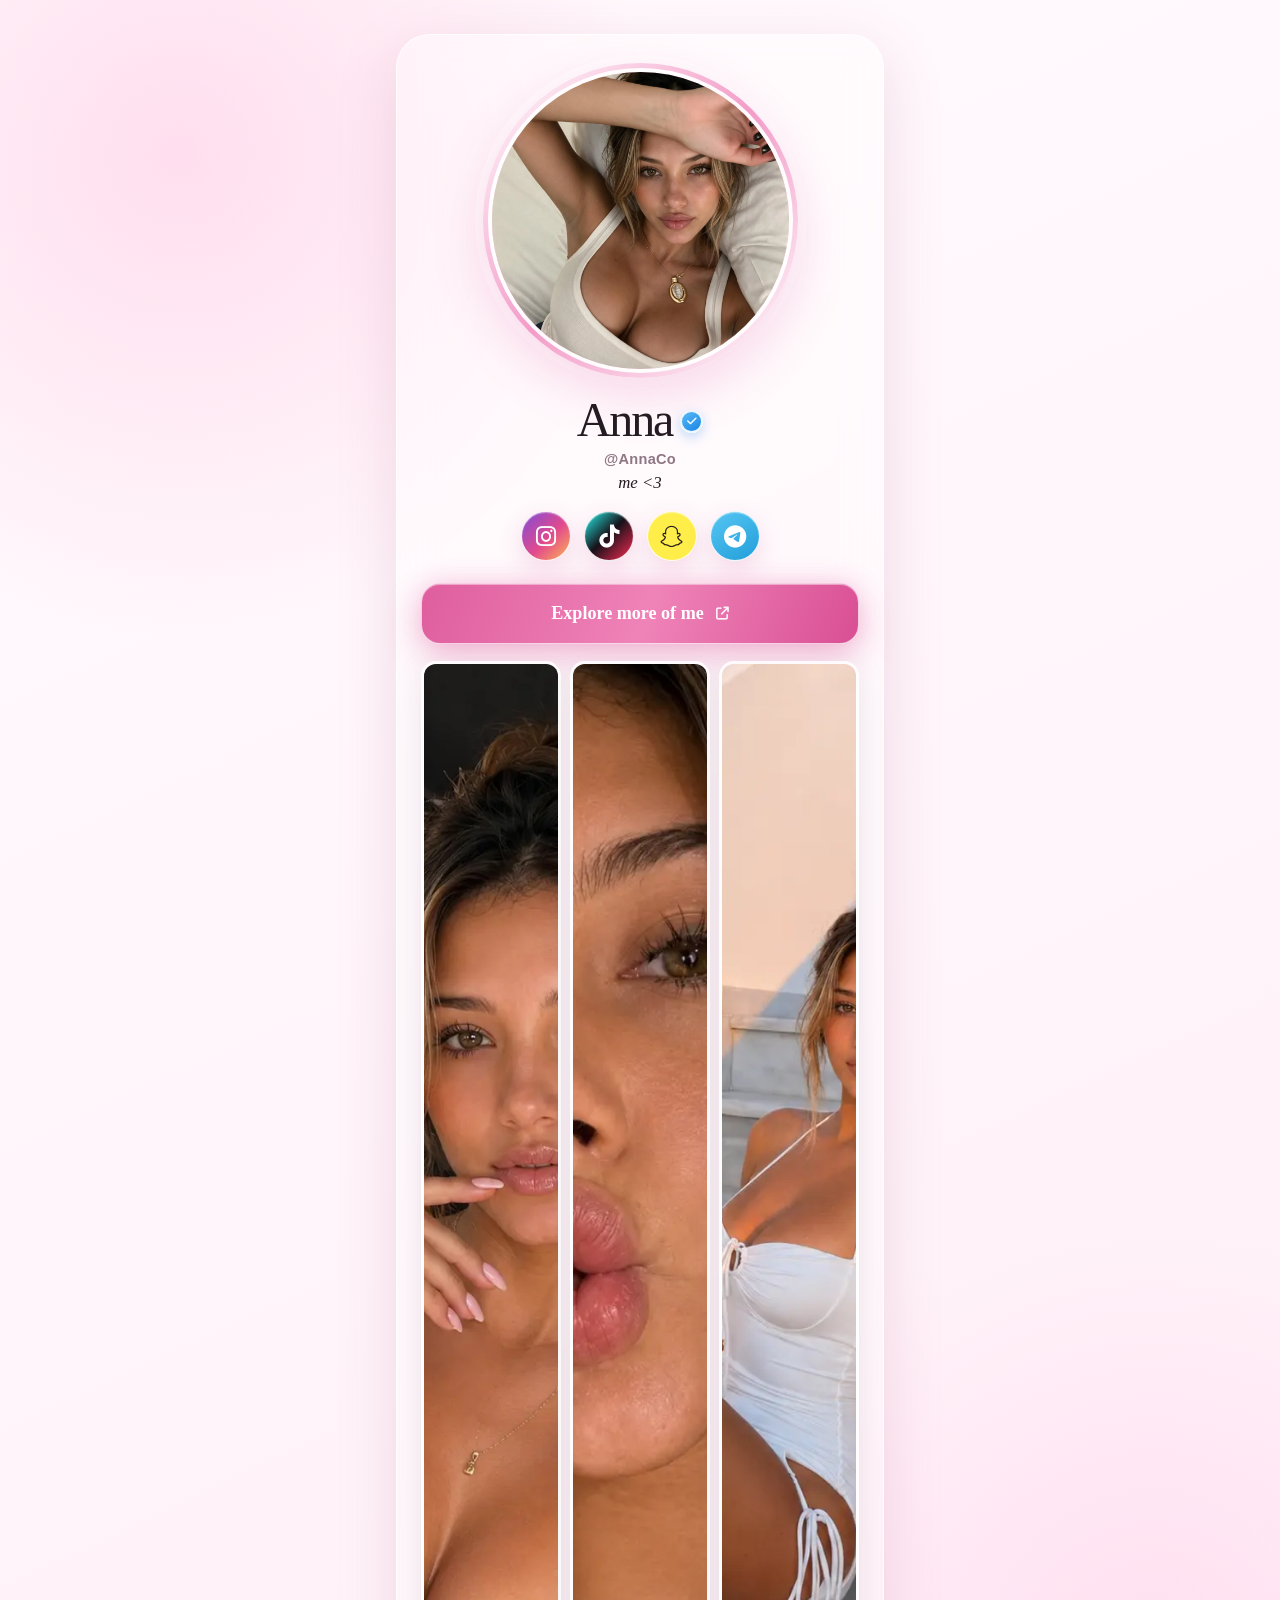
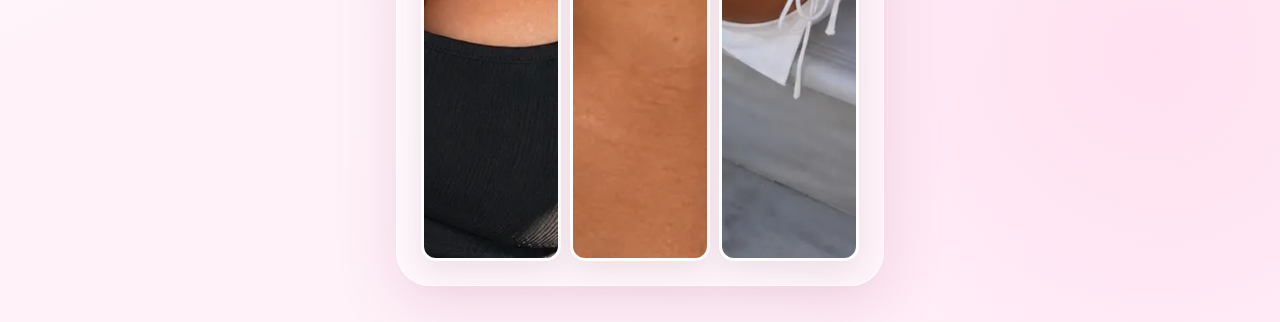
==== index.html @ e5b27fff "Add Anna landing page" ====
<!doctype html>
<html lang="en">
<head>
  <meta charset="utf-8">
  <meta name="viewport" content="width=device-width, initial-scale=1, viewport-fit=cover">
  <meta name="theme-color" content="#fff4fa">
  <meta name="description" content="Anna Cooper — all my links in one place.">
  <title>Anna Cooper</title>
  <link rel="preconnect" href="https://cdnjs.cloudflare.com">
  <link rel="stylesheet" href="https://cdnjs.cloudflare.com/ajax/libs/font-awesome/6.7.2/css/all.min.css">
  <link rel="stylesheet" href="styles.css">
</head>
<body>
  <main class="page-shell">
    <section class="profile-card" aria-labelledby="profile-name">
      <div class="hero-wrap">
        <img class="hero" src="assets/images/hero.webp" alt="Anna Cooper" width="900" height="900">
      </div>

      <div class="identity">
        <div class="name-row">
          <h1 id="profile-name">Anna</h1>
          <span class="verified" aria-label="Verified">
            <i class="fa-solid fa-check" aria-hidden="true"></i>
          </span>
        </div>
        <p class="handle">@AnnaCo</p>
        <p class="bio">me &lt;3</p>
      </div>

      <nav class="socials" aria-label="Social links">
        <a class="social instagram" href="https://www.instagram.com/annacooper.usa/" target="_blank" rel="noopener noreferrer" aria-label="Instagram">
          <i class="fa-brands fa-instagram" aria-hidden="true"></i>
        </a>
        <a class="social tiktok" href="https://www.tiktok.com/@ianna.cooper" target="_blank" rel="noopener noreferrer" aria-label="TikTok">
          <i class="fa-brands fa-tiktok" aria-hidden="true"></i>
        </a>
        <a class="social snapchat" href="https://www.snapchat.com/add/anna_c20263343" target="_blank" rel="noopener noreferrer" aria-label="Snapchat">
          <i class="fa-brands fa-snapchat" aria-hidden="true"></i>
        </a>
        <a class="social telegram" href="https://t.me/anncooperr" target="_blank" rel="noopener noreferrer" aria-label="Telegram">
          <i class="fa-brands fa-telegram" aria-hidden="true"></i>
        </a>
      </nav>

      <a class="explore-button" href="exclusive.html" target="_blank" rel="noopener">
        <span>Explore more of me</span>
        <i class="fa-solid fa-arrow-up-right-from-square" aria-hidden="true"></i>
      </a>

      <div class="gallery" aria-label="Photo gallery">
        <img src="assets/images/photo-1.webp" alt="Anna in a car" width="900" height="1200" loading="lazy">
        <img src="assets/images/photo-2.webp" alt="Portrait of Anna" width="900" height="1200" loading="lazy">
        <img src="assets/images/photo-3.webp" alt="Anna in a white dress" width="900" height="1200" loading="lazy">
      </div>
    </section>
  </main>
</body>
</html>
---- styles.css ----
:root {
  --pink-50: #fff7fb;
  --pink-100: #ffeaf5;
  --pink-300: #f8b8d8;
  --pink-500: #ed72ae;
  --pink-650: #ce4d8c;
  --ink: #251b22;
  --muted: #8f7684;
  --shadow: 0 18px 60px rgba(174, 82, 129, .18);
}

* { box-sizing: border-box; }

html { min-height: 100%; background: var(--pink-50); }

body {
  min-height: 100vh;
  margin: 0;
  color: var(--ink);
  font-family: "Avenir Next", "Segoe UI", Helvetica, Arial, sans-serif;
  background:
    radial-gradient(circle at 14% 8%, rgba(255, 191, 221, .46), transparent 30rem),
    radial-gradient(circle at 90% 86%, rgba(255, 214, 235, .64), transparent 28rem),
    linear-gradient(155deg, #fffafd 0%, #fff0f8 100%);
}

a { -webkit-tap-highlight-color: transparent; }

.page-shell {
  width: min(100%, 520px);
  margin: 0 auto;
  padding: 20px 16px max(36px, env(safe-area-inset-bottom));
}

.profile-card { text-align: center; }

.hero-wrap {
  width: min(67vw, 315px);
  aspect-ratio: 1;
  margin: 4px auto 18px;
  padding: 5px;
  border-radius: 50%;
  background: linear-gradient(135deg, #fff, #f39cc8 50%, #fff);
  box-shadow: 0 16px 50px rgba(225, 86, 154, .23), 0 0 0 8px rgba(255,255,255,.56);
}

.hero {
  width: 100%;
  height: 100%;
  display: block;
  object-fit: cover;
  object-position: 50% 38%;
  border: 4px solid rgba(255,255,255,.95);
  border-radius: 50%;
}

.identity { margin-bottom: 16px; }

.name-row {
  display: inline-flex;
  align-items: center;
  justify-content: center;
  gap: 8px;
}

h1 {
  margin: 0;
  font-family: Georgia, "Times New Roman", serif;
  font-size: clamp(2.15rem, 9vw, 3rem);
  font-weight: 500;
  letter-spacing: -.045em;
  line-height: 1;
}

.verified {
  width: 23px;
  height: 23px;
  display: inline-grid;
  place-items: center;
  flex: 0 0 auto;
  margin-top: 3px;
  color: #fff;
  font-size: 11px;
  border: 2px solid rgba(255,255,255,.9);
  border-radius: 50%;
  background: linear-gradient(145deg, #59baf6, #1885e5);
  box-shadow: 0 4px 12px rgba(24,133,229,.28);
}

.handle, .bio { margin: 7px 0 0; }
.handle { color: var(--muted); font-size: .91rem; font-weight: 600; letter-spacing: .02em; }
.bio { margin-top: 6px; font-family: Georgia, serif; font-size: 1.05rem; font-style: italic; }

.socials {
  display: flex;
  justify-content: center;
  gap: 13px;
  margin: 18px 0 22px;
}

.social {
  width: 50px;
  height: 50px;
  display: grid;
  place-items: center;
  color: #fff;
  font-size: 23px;
  text-decoration: none;
  border: 1px solid rgba(255,255,255,.88);
  border-radius: 50%;
  box-shadow: 0 9px 24px rgba(202,77,139,.19), inset 0 1px 1px rgba(255,255,255,.4);
  transition: transform .2s ease, box-shadow .2s ease;
}

.social:hover, .social:focus-visible { transform: translateY(-3px) scale(1.04); box-shadow: 0 13px 30px rgba(202,77,139,.27); }
.instagram { background: linear-gradient(135deg, #7f4bd9, #e24a8d 55%, #ffb653); }
.tiktok { background: linear-gradient(135deg, #25f4ee, #171119 48%, #fe2c55); }
.snapchat { color: #241c20; background: #ffed49; }
.telegram { background: linear-gradient(145deg, #55c6f3, #229ed9); }

.explore-button, .exclusive-button {
  display: flex;
  align-items: center;
  justify-content: center;
  gap: 12px;
  min-height: 61px;
  color: #fff;
  font-family: Georgia, serif;
  font-size: 1.13rem;
  font-weight: 600;
  text-decoration: none;
  border: 1px solid rgba(255,255,255,.7);
  border-radius: 19px;
  background: linear-gradient(110deg, #df5e9e, #ef83b8 52%, #d94f94);
  box-shadow: 0 14px 36px rgba(209, 71, 139, .3), 0 0 25px rgba(245, 139, 191, .32), inset 0 1px rgba(255,255,255,.42);
  transition: transform .2s ease, box-shadow .2s ease;
}

.explore-button:hover, .explore-button:focus-visible, .exclusive-button:hover, .exclusive-button:focus-visible {
  transform: translateY(-2px);
  box-shadow: 0 18px 42px rgba(209,71,139,.38), 0 0 30px rgba(245,139,191,.4);
}

.explore-button i { font-size: .82rem; opacity: .9; }

.gallery {
  display: grid;
  grid-template-columns: repeat(3, 1fr);
  gap: 9px;
  margin-top: 17px;
}

.gallery img {
  width: 100%;
  aspect-ratio: 3 / 4;
  display: block;
  object-fit: cover;
  border: 3px solid rgba(255,255,255,.8);
  border-radius: 15px;
  box-shadow: 0 10px 30px rgba(107,65,85,.13);
}
.gallery img:nth-child(1) { object-position: 50% 30%; }
.gallery img:nth-child(2) { object-position: 50% 42%; }
.gallery img:nth-child(3) { object-position: 52% 50%; }

.exclusive-page { background: #1b1217; }
.exclusive-shell { width: min(100%, 540px); min-height: 100vh; margin: 0 auto; padding: 0; }
.exclusive-card { position: relative; min-height: 100vh; overflow: hidden; background: #24171f; }
.exclusive-photo { position: absolute; inset: 0; width: 100%; height: 100%; object-fit: cover; object-position: 53% 42%; }
.exclusive-overlay { position: absolute; inset: 0; background: linear-gradient(to bottom, rgba(28,15,22,.06) 25%, rgba(30,16,23,.36) 58%, rgba(24,12,19,.93) 100%); }
.exclusive-content { position: absolute; inset: auto 0 0; padding: 40px 20px max(38px, env(safe-area-inset-bottom)); text-align: center; color: #fff; }
.light-name h1 { text-shadow: 0 3px 18px rgba(0,0,0,.35); }
.exclusive-handle { margin: 8px 0 24px; color: rgba(255,255,255,.75); font-weight: 600; }
.exclusive-button { width: 100%; max-width: 440px; margin: 0 auto; }

@media (min-width: 620px) {
  .page-shell { padding-top: 34px; }
  .profile-card { padding: 24px; border: 1px solid rgba(255,255,255,.75); border-radius: 34px; background: rgba(255,255,255,.38); box-shadow: var(--shadow); backdrop-filter: blur(18px); }
  .exclusive-shell { padding: 24px 0; }
  .exclusive-card { min-height: calc(100vh - 48px); border-radius: 32px; box-shadow: 0 30px 80px rgba(0,0,0,.35); }
}

@media (prefers-reduced-motion: reduce) { * { scroll-behavior: auto !important; transition: none !important; } }
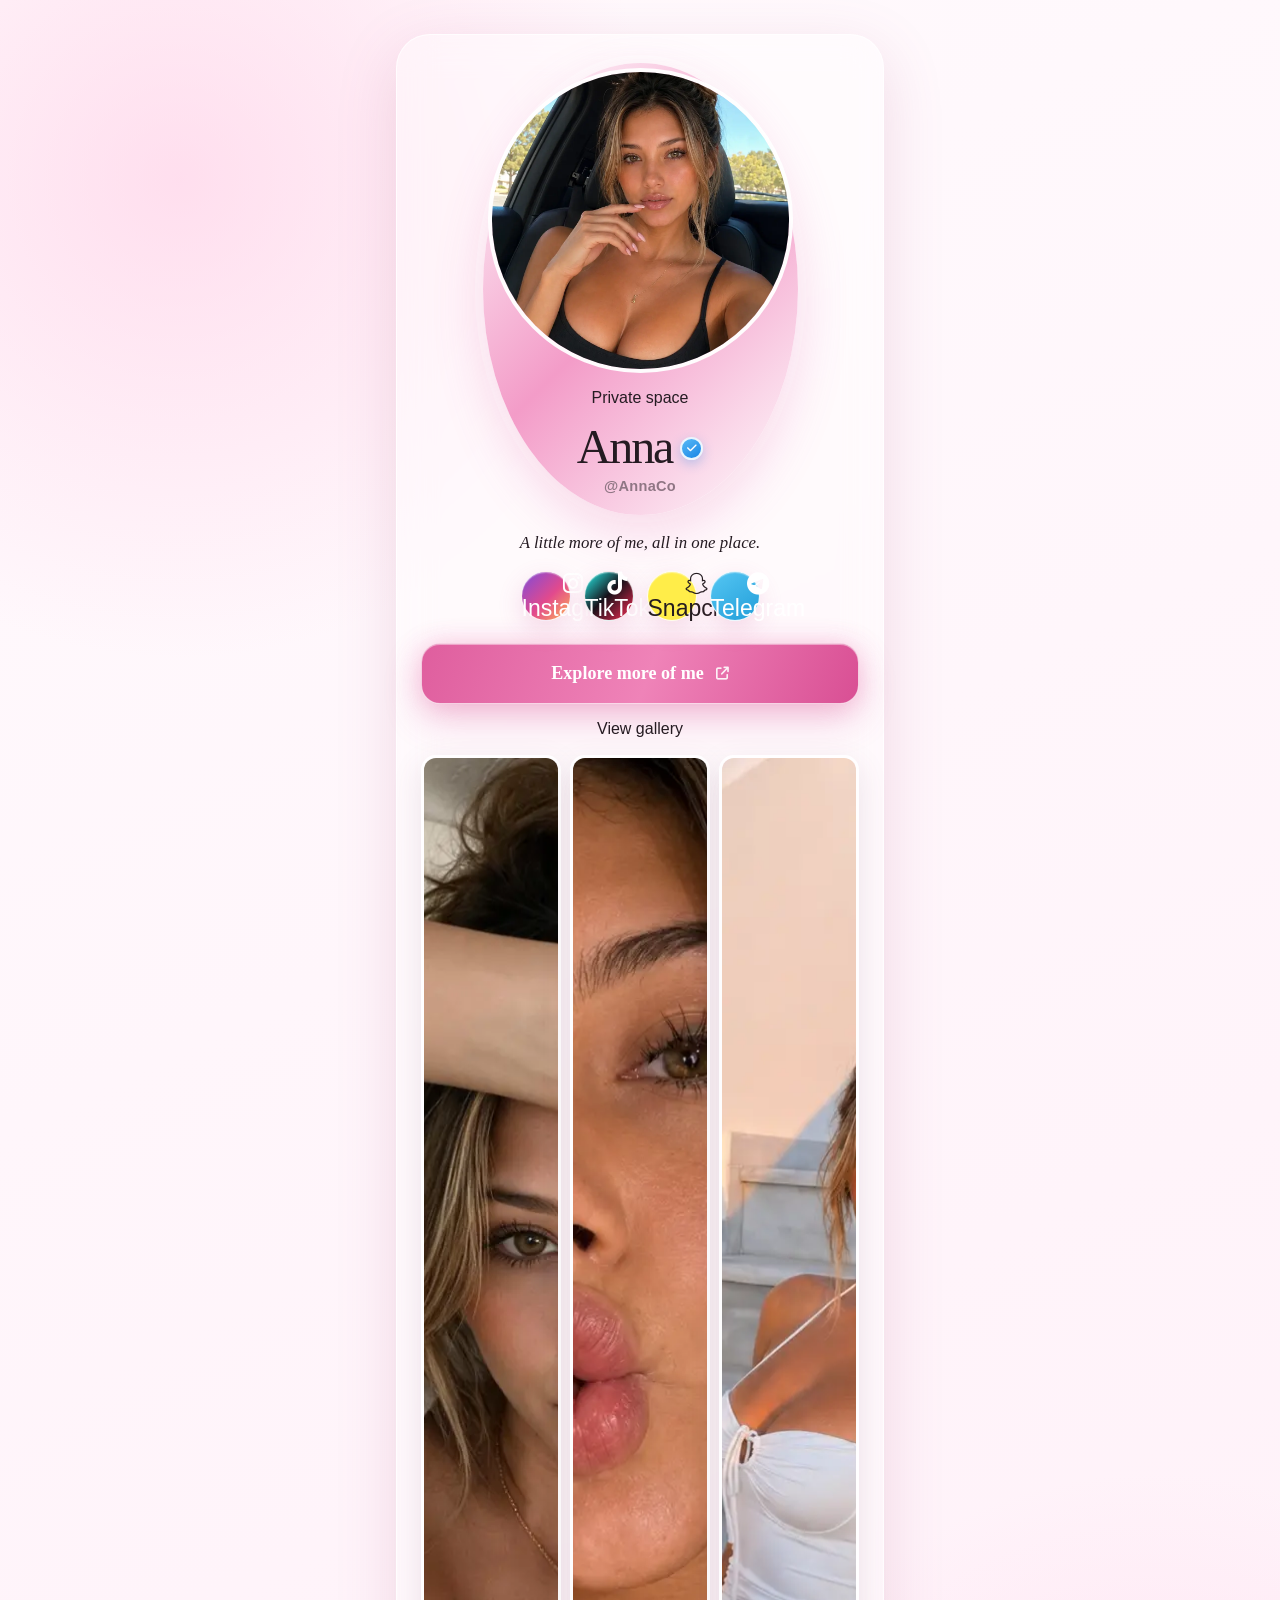
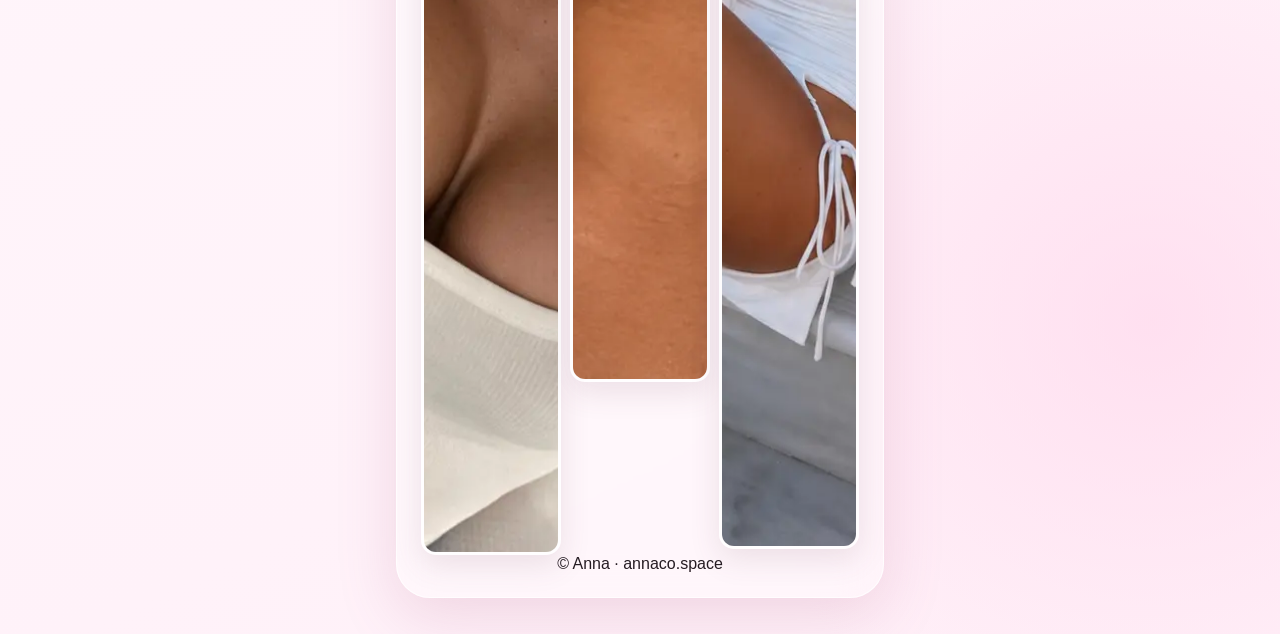
==== commit 94ab1165: "Update index.html SAME" ====
--- a/index.html
+++ b/index.html
@@ -3,7 +3,7 @@
 <head>
   <meta charset="utf-8">
   <meta name="viewport" content="width=device-width, initial-scale=1, viewport-fit=cover">
-  <meta name="theme-color" content="#fff4fa">
+  <meta name="theme-color" content="#080909">
   <meta name="description" content="Anna Cooper — all my links in one place.">
   <title>Anna Cooper</title>
   <link rel="preconnect" href="https://cdnjs.cloudflare.com">
@@ -14,32 +14,38 @@
   <main class="page-shell">
     <section class="profile-card" aria-labelledby="profile-name">
       <div class="hero-wrap">
-        <img class="hero" src="assets/images/hero.webp" alt="Anna Cooper" width="900" height="900">
+        <img class="hero" src="assets/images/photo-1.webp" alt="Anna Cooper sitting in a car" width="1086" height="1448">
+        <div class="hero-shade" aria-hidden="true"></div>
+        <div class="identity">
+          <p class="eyebrow">Private space</p>
+          <div class="name-row">
+            <h1 id="profile-name">Anna</h1>
+            <span class="verified" aria-label="Verified">
+              <i class="fa-solid fa-check" aria-hidden="true"></i>
+            </span>
+          </div>
+          <p class="handle">@AnnaCo</p>
+        </div>
       </div>
 
-      <div class="identity">
-        <div class="name-row">
-          <h1 id="profile-name">Anna</h1>
-          <span class="verified" aria-label="Verified">
-            <i class="fa-solid fa-check" aria-hidden="true"></i>
-          </span>
-        </div>
-        <p class="handle">@AnnaCo</p>
-        <p class="bio">me &lt;3</p>
-      </div>
+      <p class="bio">A little more of me, all in one place.</p>
 
       <nav class="socials" aria-label="Social links">
         <a class="social instagram" href="https://www.instagram.com/annacooper.usa/" target="_blank" rel="noopener noreferrer" aria-label="Instagram">
           <i class="fa-brands fa-instagram" aria-hidden="true"></i>
+          <span>Instagram</span>
         </a>
         <a class="social tiktok" href="https://www.tiktok.com/@ianna.cooper" target="_blank" rel="noopener noreferrer" aria-label="TikTok">
           <i class="fa-brands fa-tiktok" aria-hidden="true"></i>
+          <span>TikTok</span>
         </a>
         <a class="social snapchat" href="https://www.snapchat.com/add/anna_c20263343" target="_blank" rel="noopener noreferrer" aria-label="Snapchat">
           <i class="fa-brands fa-snapchat" aria-hidden="true"></i>
+          <span>Snapchat</span>
         </a>
         <a class="social telegram" href="https://t.me/anncooperr" target="_blank" rel="noopener noreferrer" aria-label="Telegram">
           <i class="fa-brands fa-telegram" aria-hidden="true"></i>
+          <span>Telegram</span>
         </a>
       </nav>
 
@@ -48,11 +54,19 @@
         <i class="fa-solid fa-arrow-up-right-from-square" aria-hidden="true"></i>
       </a>
 
+      <div class="gallery-heading" aria-hidden="true">
+        <span></span>
+        <p>View gallery</p>
+        <span></span>
+      </div>
+
       <div class="gallery" aria-label="Photo gallery">
-        <img src="assets/images/photo-1.webp" alt="Anna in a car" width="900" height="1200" loading="lazy">
-        <img src="assets/images/photo-2.webp" alt="Portrait of Anna" width="900" height="1200" loading="lazy">
-        <img src="assets/images/photo-3.webp" alt="Anna in a white dress" width="900" height="1200" loading="lazy">
+        <div class="gallery-item"><img src="assets/images/hero.webp" alt="Portrait of Anna" width="1056" height="1400" loading="lazy"></div>
+        <div class="gallery-item"><img src="assets/images/photo-2.webp" alt="Close portrait of Anna" width="1200" height="1227" loading="lazy"></div>
+        <div class="gallery-item"><img src="assets/images/photo-3.webp" alt="Anna in a white dress" width="1128" height="1394" loading="lazy"></div>
       </div>
+
+      <footer class="site-footer">© Anna · annaco.space</footer>
     </section>
   </main>
 </body>
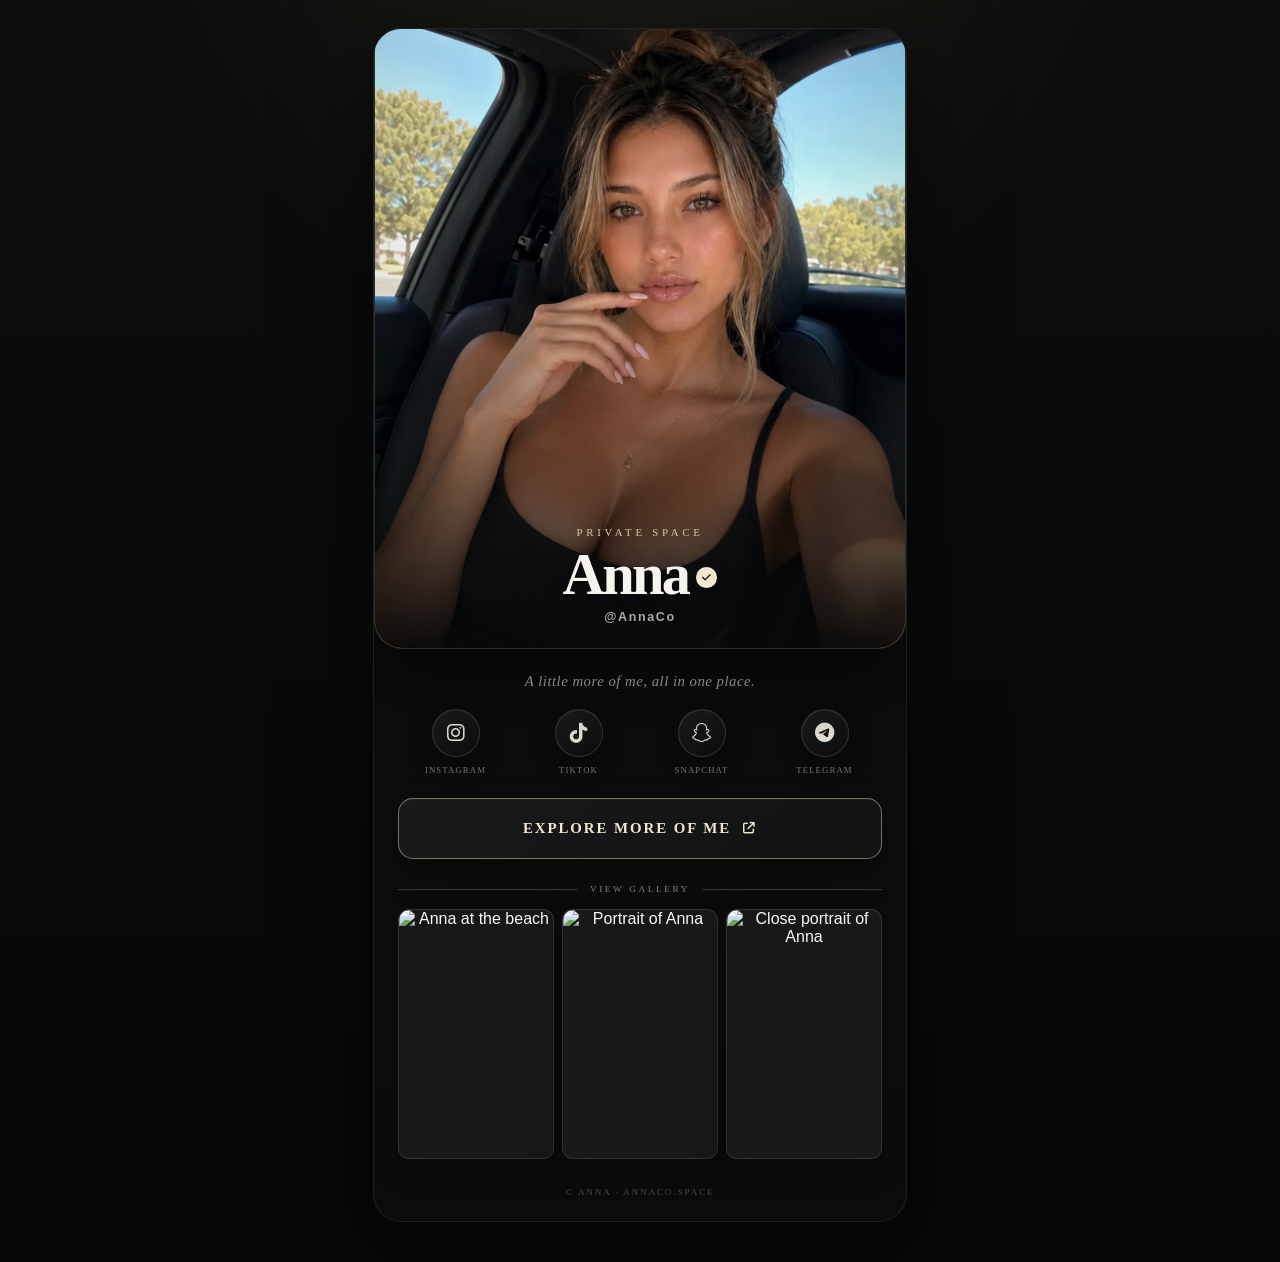
==== commit 6f3b4921: "Update index.html upd" ====
--- a/index.html
+++ b/index.html
@@ -61,9 +61,9 @@
       </div>
 
       <div class="gallery" aria-label="Photo gallery">
-        <div class="gallery-item"><img src="assets/images/hero.webp" alt="Portrait of Anna" width="1056" height="1400" loading="lazy"></div>
-        <div class="gallery-item"><img src="assets/images/photo-2.webp" alt="Close portrait of Anna" width="1200" height="1227" loading="lazy"></div>
-        <div class="gallery-item"><img src="assets/images/photo-3.webp" alt="Anna in a white dress" width="1128" height="1394" loading="lazy"></div>
+        <div class="gallery-item"><img src="assets/images/gallery-1.webp" alt="Anna at the beach" width="864" height="1536" loading="lazy"></div>
+        <div class="gallery-item"><img src="assets/images/gallery-2.webp" alt="Portrait of Anna" width="1229" height="1536" loading="lazy"></div>
+        <div class="gallery-item"><img src="assets/images/gallery-3.webp" alt="Close portrait of Anna" width="1536" height="1536" loading="lazy"></div>
       </div>
 
       <footer class="site-footer">© Anna · annaco.space</footer>
--- a/styles.css
+++ b/styles.css
@@ -1,17 +1,18 @@
 :root {
-  --pink-50: #fff7fb;
-  --pink-100: #ffeaf5;
-  --pink-300: #f8b8d8;
-  --pink-500: #ed72ae;
-  --pink-650: #ce4d8c;
-  --ink: #251b22;
-  --muted: #8f7684;
-  --shadow: 0 18px 60px rgba(174, 82, 129, .18);
+  --bg: #080909;
+  --panel: #101111;
+  --panel-soft: #171817;
+  --line: rgba(221, 208, 174, .23);
+  --champagne: #d8c9a1;
+  --champagne-bright: #f1e8cf;
+  --ink: #f7f4ed;
+  --muted: #96968f;
+  --shadow: 0 28px 90px rgba(0, 0, 0, .58);
 }
 
 * { box-sizing: border-box; }
 
-html { min-height: 100%; background: var(--pink-50); }
+html { min-height: 100%; background: var(--bg); }
 
 body {
   min-height: 100vh;
@@ -19,29 +20,30 @@
   color: var(--ink);
   font-family: "Avenir Next", "Segoe UI", Helvetica, Arial, sans-serif;
   background:
-    radial-gradient(circle at 14% 8%, rgba(255, 191, 221, .46), transparent 30rem),
-    radial-gradient(circle at 90% 86%, rgba(255, 214, 235, .64), transparent 28rem),
-    linear-gradient(155deg, #fffafd 0%, #fff0f8 100%);
+    radial-gradient(circle at 50% -10%, rgba(102, 89, 59, .22), transparent 31rem),
+    linear-gradient(180deg, #0b0c0c 0%, #060707 100%);
 }
 
 a { -webkit-tap-highlight-color: transparent; }
 
 .page-shell {
-  width: min(100%, 520px);
+  width: min(100%, 570px);
   margin: 0 auto;
-  padding: 20px 16px max(36px, env(safe-area-inset-bottom));
+  padding: 0 14px max(28px, env(safe-area-inset-bottom));
 }
 
 .profile-card { text-align: center; }
 
 .hero-wrap {
-  width: min(67vw, 315px);
-  aspect-ratio: 1;
-  margin: 4px auto 18px;
-  padding: 5px;
-  border-radius: 50%;
-  background: linear-gradient(135deg, #fff, #f39cc8 50%, #fff);
-  box-shadow: 0 16px 50px rgba(225, 86, 154, .23), 0 0 0 8px rgba(255,255,255,.56);
+  position: relative;
+  width: 100%;
+  height: clamp(470px, 118vw, 690px);
+  overflow: hidden;
+  border: 1px solid rgba(255, 255, 255, .09);
+  border-top: 0;
+  border-radius: 0 0 31px 31px;
+  background: #181918;
+  box-shadow: var(--shadow);
 }
 
 .hero {
@@ -49,12 +51,33 @@
   height: 100%;
   display: block;
   object-fit: cover;
-  object-position: 50% 38%;
-  border: 4px solid rgba(255,255,255,.95);
-  border-radius: 50%;
-}
-
-.identity { margin-bottom: 16px; }
+  object-position: 50% 46%;
+  filter: saturate(.86) contrast(1.03);
+}
+
+.hero-shade {
+  position: absolute;
+  inset: 0;
+  background:
+    linear-gradient(to bottom, rgba(4, 5, 5, .02) 42%, rgba(5, 6, 6, .3) 63%, rgba(7, 8, 8, .97) 100%),
+    linear-gradient(to right, rgba(0, 0, 0, .08), transparent 25%, transparent 75%, rgba(0, 0, 0, .08));
+}
+
+.identity {
+  position: absolute;
+  inset: auto 20px 24px;
+  z-index: 1;
+}
+
+.eyebrow,
+.exclusive-kicker {
+  margin: 0 0 9px;
+  color: var(--champagne);
+  font-family: Georgia, "Times New Roman", serif;
+  font-size: .68rem;
+  letter-spacing: .34em;
+  text-transform: uppercase;
+}
 
 .name-row {
   display: inline-flex;
@@ -66,118 +89,276 @@
 h1 {
   margin: 0;
   font-family: Georgia, "Times New Roman", serif;
-  font-size: clamp(2.15rem, 9vw, 3rem);
-  font-weight: 500;
+  font-size: clamp(2.45rem, 10vw, 3.65rem);
+  font-weight: 600;
   letter-spacing: -.045em;
-  line-height: 1;
+  line-height: .95;
+  text-shadow: 0 4px 22px rgba(0, 0, 0, .48);
 }
 
 .verified {
-  width: 23px;
-  height: 23px;
+  width: 21px;
+  height: 21px;
   display: inline-grid;
   place-items: center;
   flex: 0 0 auto;
-  margin-top: 3px;
-  color: #fff;
-  font-size: 11px;
-  border: 2px solid rgba(255,255,255,.9);
+  margin-top: 6px;
+  color: #080909;
+  font-size: 10px;
+  border: 1px solid rgba(255, 255, 255, .45);
   border-radius: 50%;
-  background: linear-gradient(145deg, #59baf6, #1885e5);
-  box-shadow: 0 4px 12px rgba(24,133,229,.28);
-}
-
-.handle, .bio { margin: 7px 0 0; }
-.handle { color: var(--muted); font-size: .91rem; font-weight: 600; letter-spacing: .02em; }
-.bio { margin-top: 6px; font-family: Georgia, serif; font-size: 1.05rem; font-style: italic; }
+  background: var(--champagne-bright);
+  box-shadow: 0 5px 18px rgba(0, 0, 0, .3);
+}
+
+.handle {
+  margin: 8px 0 0;
+  color: rgba(255, 255, 255, .66);
+  font-size: .78rem;
+  font-weight: 600;
+  letter-spacing: .13em;
+}
+
+.bio {
+  margin: 24px auto 19px;
+  color: #b9b8b1;
+  font-family: Georgia, "Times New Roman", serif;
+  font-size: .92rem;
+  font-style: italic;
+  letter-spacing: .035em;
+}
 
 .socials {
+  display: grid;
+  grid-template-columns: repeat(4, 1fr);
+  gap: 8px;
+  margin: 0 0 23px;
+}
+
+.social {
+  min-width: 0;
   display: flex;
-  justify-content: center;
-  gap: 13px;
-  margin: 18px 0 22px;
-}
-
-.social {
-  width: 50px;
-  height: 50px;
+  flex-direction: column;
+  align-items: center;
+  gap: 8px;
+  color: #e9e5da;
+  font-size: 20px;
+  text-decoration: none;
+  transition: transform .2s ease, color .2s ease;
+}
+
+.social i {
+  width: 48px;
+  height: 48px;
   display: grid;
   place-items: center;
-  color: #fff;
-  font-size: 23px;
-  text-decoration: none;
-  border: 1px solid rgba(255,255,255,.88);
+  border: 1px solid rgba(255, 255, 255, .14);
   border-radius: 50%;
-  box-shadow: 0 9px 24px rgba(202,77,139,.19), inset 0 1px 1px rgba(255,255,255,.4);
-  transition: transform .2s ease, box-shadow .2s ease;
-}
-
-.social:hover, .social:focus-visible { transform: translateY(-3px) scale(1.04); box-shadow: 0 13px 30px rgba(202,77,139,.27); }
-.instagram { background: linear-gradient(135deg, #7f4bd9, #e24a8d 55%, #ffb653); }
-.tiktok { background: linear-gradient(135deg, #25f4ee, #171119 48%, #fe2c55); }
-.snapchat { color: #241c20; background: #ffed49; }
-.telegram { background: linear-gradient(145deg, #55c6f3, #229ed9); }
-
-.explore-button, .exclusive-button {
+  background: linear-gradient(145deg, #1c1e1d, #0b0c0c);
+  box-shadow: 0 9px 24px rgba(0, 0, 0, .3), inset 0 1px rgba(255, 255, 255, .05);
+}
+
+.social span {
+  max-width: 100%;
+  overflow: hidden;
+  color: #777872;
+  font-family: Georgia, "Times New Roman", serif;
+  font-size: .55rem;
+  letter-spacing: .12em;
+  text-overflow: ellipsis;
+  text-transform: uppercase;
+}
+
+.social:hover,
+.social:focus-visible { color: var(--champagne-bright); transform: translateY(-3px); }
+.instagram:hover i, .instagram:focus-visible i { border-color: rgba(226, 74, 141, .72); }
+.tiktok:hover i, .tiktok:focus-visible i { border-color: rgba(37, 244, 238, .58); }
+.snapchat:hover i, .snapchat:focus-visible i { border-color: rgba(255, 237, 73, .68); }
+.telegram:hover i, .telegram:focus-visible i { border-color: rgba(85, 198, 243, .68); }
+
+.explore-button,
+.exclusive-button {
   display: flex;
   align-items: center;
   justify-content: center;
   gap: 12px;
+  width: 100%;
   min-height: 61px;
-  color: #fff;
-  font-family: Georgia, serif;
-  font-size: 1.13rem;
+  color: var(--champagne-bright);
+  font-family: Georgia, "Times New Roman", serif;
+  font-size: .93rem;
   font-weight: 600;
+  letter-spacing: .13em;
   text-decoration: none;
-  border: 1px solid rgba(255,255,255,.7);
-  border-radius: 19px;
-  background: linear-gradient(110deg, #df5e9e, #ef83b8 52%, #d94f94);
-  box-shadow: 0 14px 36px rgba(209, 71, 139, .3), 0 0 25px rgba(245, 139, 191, .32), inset 0 1px rgba(255,255,255,.42);
-  transition: transform .2s ease, box-shadow .2s ease;
-}
-
-.explore-button:hover, .explore-button:focus-visible, .exclusive-button:hover, .exclusive-button:focus-visible {
+  text-transform: uppercase;
+  border: 1px solid rgba(216, 201, 161, .52);
+  border-radius: 15px;
+  background: linear-gradient(145deg, #181918, #111212);
+  box-shadow: 0 15px 34px rgba(0, 0, 0, .28), inset 0 1px rgba(255, 255, 255, .04);
+  transition: transform .2s ease, border-color .2s ease, background .2s ease;
+}
+
+.explore-button:hover,
+.explore-button:focus-visible,
+.exclusive-button:hover,
+.exclusive-button:focus-visible {
   transform: translateY(-2px);
-  box-shadow: 0 18px 42px rgba(209,71,139,.38), 0 0 30px rgba(245,139,191,.4);
-}
-
-.explore-button i { font-size: .82rem; opacity: .9; }
+  border-color: var(--champagne-bright);
+  background: #1d1e1d;
+}
+
+.explore-button i { font-size: .72rem; }
+
+.gallery-heading {
+  display: grid;
+  grid-template-columns: 1fr auto 1fr;
+  align-items: center;
+  gap: 13px;
+  margin: 25px 0 15px;
+}
+
+.gallery-heading span { height: 1px; background: var(--line); }
+.gallery-heading p {
+  margin: 0;
+  color: #83837c;
+  font-family: Georgia, "Times New Roman", serif;
+  font-size: .58rem;
+  letter-spacing: .28em;
+  text-transform: uppercase;
+}
 
 .gallery {
   display: grid;
-  grid-template-columns: repeat(3, 1fr);
-  gap: 9px;
-  margin-top: 17px;
+  grid-template-columns: repeat(3, minmax(0, 1fr));
+  gap: 8px;
+}
+
+.gallery-item {
+  height: clamp(190px, 47vw, 255px);
+  overflow: hidden;
+  border: 1px solid rgba(255, 255, 255, .1);
+  border-radius: 11px;
+  background: var(--panel-soft);
+  box-shadow: 0 12px 28px rgba(0, 0, 0, .26);
 }
 
 .gallery img {
   width: 100%;
-  aspect-ratio: 3 / 4;
+  height: 100%;
   display: block;
   object-fit: cover;
-  border: 3px solid rgba(255,255,255,.8);
-  border-radius: 15px;
-  box-shadow: 0 10px 30px rgba(107,65,85,.13);
-}
-.gallery img:nth-child(1) { object-position: 50% 30%; }
-.gallery img:nth-child(2) { object-position: 50% 42%; }
-.gallery img:nth-child(3) { object-position: 52% 50%; }
-
-.exclusive-page { background: #1b1217; }
-.exclusive-shell { width: min(100%, 540px); min-height: 100vh; margin: 0 auto; padding: 0; }
-.exclusive-card { position: relative; min-height: 100vh; overflow: hidden; background: #24171f; }
-.exclusive-photo { position: absolute; inset: 0; width: 100%; height: 100%; object-fit: cover; object-position: 53% 42%; }
-.exclusive-overlay { position: absolute; inset: 0; background: linear-gradient(to bottom, rgba(28,15,22,.06) 25%, rgba(30,16,23,.36) 58%, rgba(24,12,19,.93) 100%); }
-.exclusive-content { position: absolute; inset: auto 0 0; padding: 40px 20px max(38px, env(safe-area-inset-bottom)); text-align: center; color: #fff; }
-.light-name h1 { text-shadow: 0 3px 18px rgba(0,0,0,.35); }
-.exclusive-handle { margin: 8px 0 24px; color: rgba(255,255,255,.75); font-weight: 600; }
-.exclusive-button { width: 100%; max-width: 440px; margin: 0 auto; }
+  filter: saturate(.8) contrast(1.02);
+  transition: transform .35s ease, filter .35s ease;
+}
+
+.gallery-item:hover img { transform: scale(1.035); filter: saturate(.95); }
+.gallery-item:nth-child(1) img { object-position: 50% 38%; }
+.gallery-item:nth-child(2) img { object-position: 50% 43%; }
+.gallery-item:nth-child(3) img { object-position: 50% 44%; }
+
+.site-footer {
+  padding: 28px 0 4px;
+  color: #484a46;
+  font-family: Georgia, "Times New Roman", serif;
+  font-size: .56rem;
+  letter-spacing: .22em;
+  text-transform: uppercase;
+}
+
+.exclusive-page {
+  background:
+    linear-gradient(rgba(6, 7, 7, .64), rgba(6, 7, 7, .82)),
+    url("assets/images/photo-3.webp") center 42% / cover fixed;
+}
+
+.exclusive-shell {
+  width: min(100%, 570px);
+  min-height: 100vh;
+  display: grid;
+  place-items: center;
+  margin: 0 auto;
+  padding: 0;
+}
+
+.exclusive-card {
+  position: relative;
+  width: 100%;
+  min-height: 100vh;
+  overflow: hidden;
+  background: #101111;
+}
+
+.exclusive-photo {
+  position: absolute;
+  inset: 0;
+  width: 100%;
+  height: 100%;
+  object-fit: cover;
+  object-position: 53% 42%;
+  filter: saturate(.75) contrast(1.04);
+}
+
+.exclusive-overlay {
+  position: absolute;
+  inset: 0;
+  background: linear-gradient(to bottom, rgba(5, 6, 6, .03) 24%, rgba(7, 8, 8, .22) 49%, rgba(7, 8, 8, .96) 79%, #070808 100%);
+}
+
+.exclusive-content {
+  position: absolute;
+  inset: auto 0 0;
+  padding: 42px 20px max(29px, env(safe-area-inset-bottom));
+  text-align: center;
+  color: #fff;
+}
+
+.exclusive-handle {
+  margin: 9px 0 24px;
+  color: rgba(255, 255, 255, .55);
+  font-size: .78rem;
+  font-weight: 600;
+  letter-spacing: .12em;
+}
+
+.exclusive-button { max-width: 460px; margin: 0 auto; }
+
+.back-link {
+  display: inline-flex;
+  align-items: center;
+  gap: 8px;
+  margin-top: 22px;
+  color: #777872;
+  font-size: .72rem;
+  letter-spacing: .08em;
+  text-decoration: none;
+}
+.back-link:hover, .back-link:focus-visible { color: var(--champagne); }
 
 @media (min-width: 620px) {
-  .page-shell { padding-top: 34px; }
-  .profile-card { padding: 24px; border: 1px solid rgba(255,255,255,.75); border-radius: 34px; background: rgba(255,255,255,.38); box-shadow: var(--shadow); backdrop-filter: blur(18px); }
-  .exclusive-shell { padding: 24px 0; }
-  .exclusive-card { min-height: calc(100vh - 48px); border-radius: 32px; box-shadow: 0 30px 80px rgba(0,0,0,.35); }
-}
-
-@media (prefers-reduced-motion: reduce) { * { scroll-behavior: auto !important; transition: none !important; } }
+  .page-shell { padding: 28px 18px 40px; }
+  .profile-card {
+    padding: 0 24px 20px;
+    overflow: hidden;
+    border: 1px solid rgba(255, 255, 255, .08);
+    border-radius: 28px;
+    background: rgba(12, 13, 13, .86);
+    box-shadow: var(--shadow);
+  }
+  .hero-wrap { width: calc(100% + 48px); height: 620px; margin-left: -24px; border-radius: 0 0 28px 28px; }
+  .gallery-item { height: 250px; }
+  .exclusive-shell { padding: 30px 0; }
+  .exclusive-card { min-height: min(820px, calc(100vh - 60px)); border: 1px solid rgba(255, 255, 255, .1); border-radius: 30px; box-shadow: 0 35px 100px rgba(0, 0, 0, .6); }
+}
+
+@media (max-width: 360px) {
+  .page-shell { padding-inline: 9px; }
+  .socials { gap: 3px; }
+  .social i { width: 43px; height: 43px; }
+  .explore-button { font-size: .8rem; }
+  .gallery { gap: 5px; }
+  .gallery-item { height: 178px; }
+}
+
+@media (prefers-reduced-motion: reduce) {
+  * { scroll-behavior: auto !important; transition: none !important; }
+}
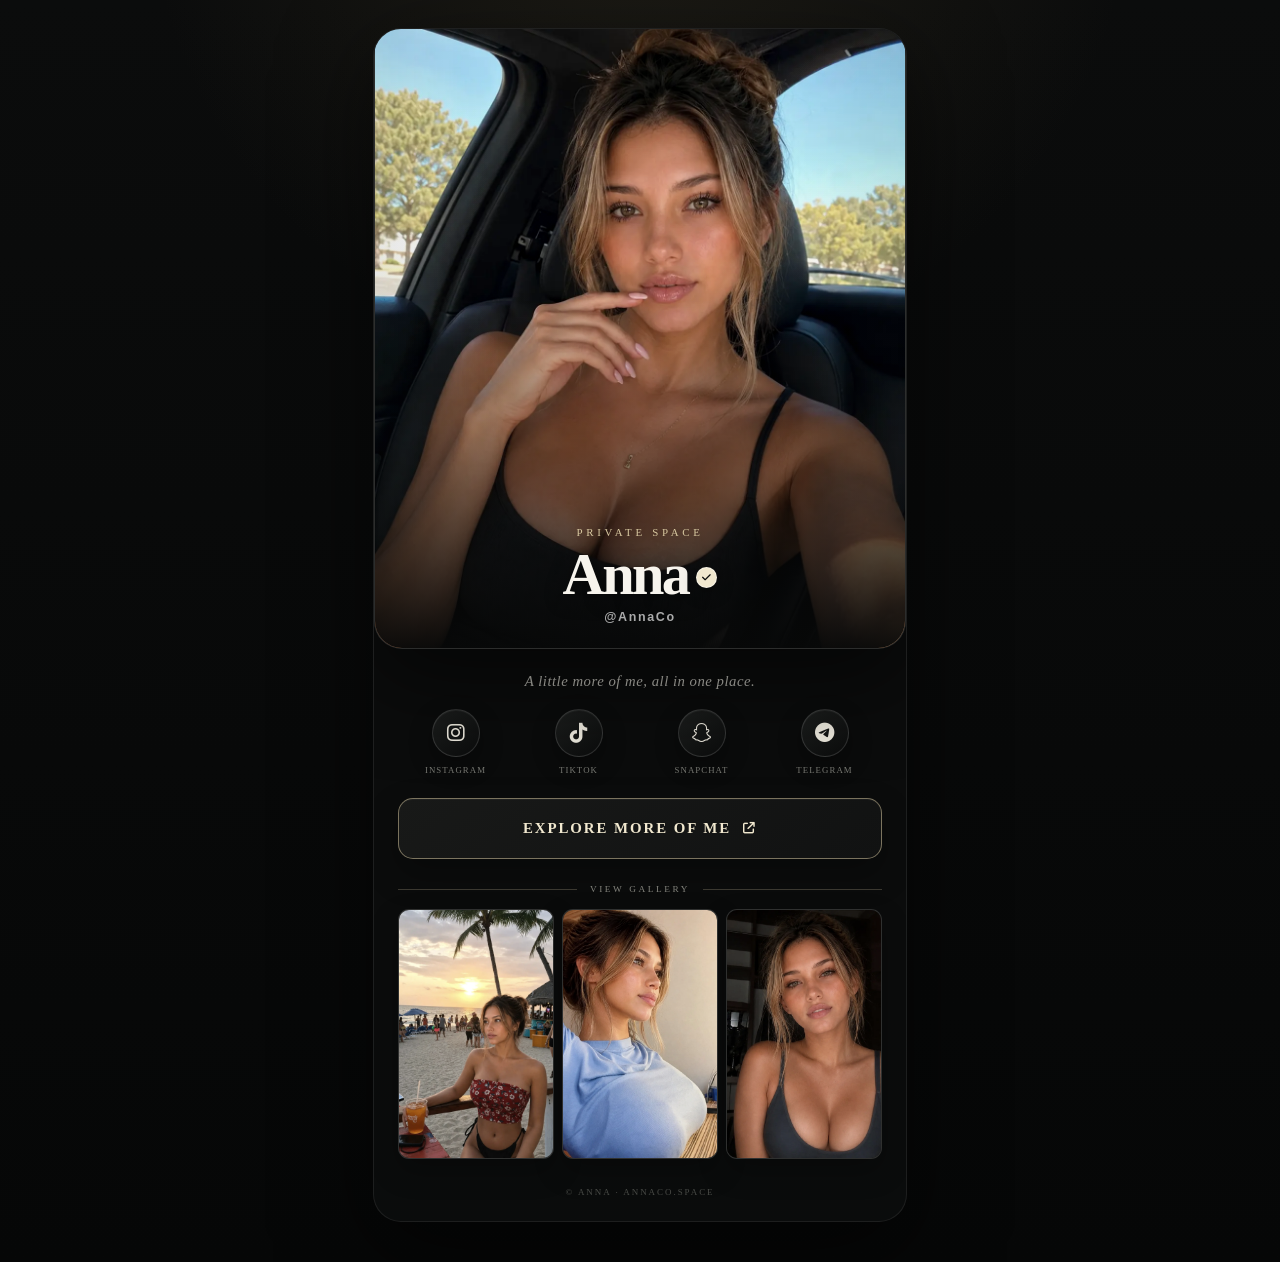
==== commit 99fe4203: "Update index.html" ====
--- a/index.html
+++ b/index.html
@@ -8,7 +8,7 @@
   <title>Anna Cooper</title>
   <link rel="preconnect" href="https://cdnjs.cloudflare.com">
   <link rel="stylesheet" href="https://cdnjs.cloudflare.com/ajax/libs/font-awesome/6.7.2/css/all.min.css">
-  <link rel="stylesheet" href="styles.css">
+  <link rel="stylesheet" href="styles.css?v=4">
 </head>
 <body>
   <main class="page-shell">
--- a/styles.css
+++ b/styles.css
@@ -252,9 +252,9 @@
 }
 
 .gallery-item:hover img { transform: scale(1.035); filter: saturate(.95); }
-.gallery-item:nth-child(1) img { object-position: 50% 38%; }
-.gallery-item:nth-child(2) img { object-position: 50% 43%; }
-.gallery-item:nth-child(3) img { object-position: 50% 44%; }
+.gallery-item:nth-child(1) img { object-position: 58% 48%; }
+.gallery-item:nth-child(2) img { object-position: 54% 36%; }
+.gallery-item:nth-child(3) img { object-position: 50% 50%; }
 
 .site-footer {
   padding: 28px 0 4px;
@@ -268,7 +268,7 @@
 .exclusive-page {
   background:
     linear-gradient(rgba(6, 7, 7, .64), rgba(6, 7, 7, .82)),
-    url("assets/images/photo-3.webp") center 42% / cover fixed;
+    url("assets/images/exclusive-new.webp") center 42% / cover fixed;
 }
 
 .exclusive-shell {
@@ -294,7 +294,7 @@
   width: 100%;
   height: 100%;
   object-fit: cover;
-  object-position: 53% 42%;
+  object-position: 50% 42%;
   filter: saturate(.75) contrast(1.04);
 }
 
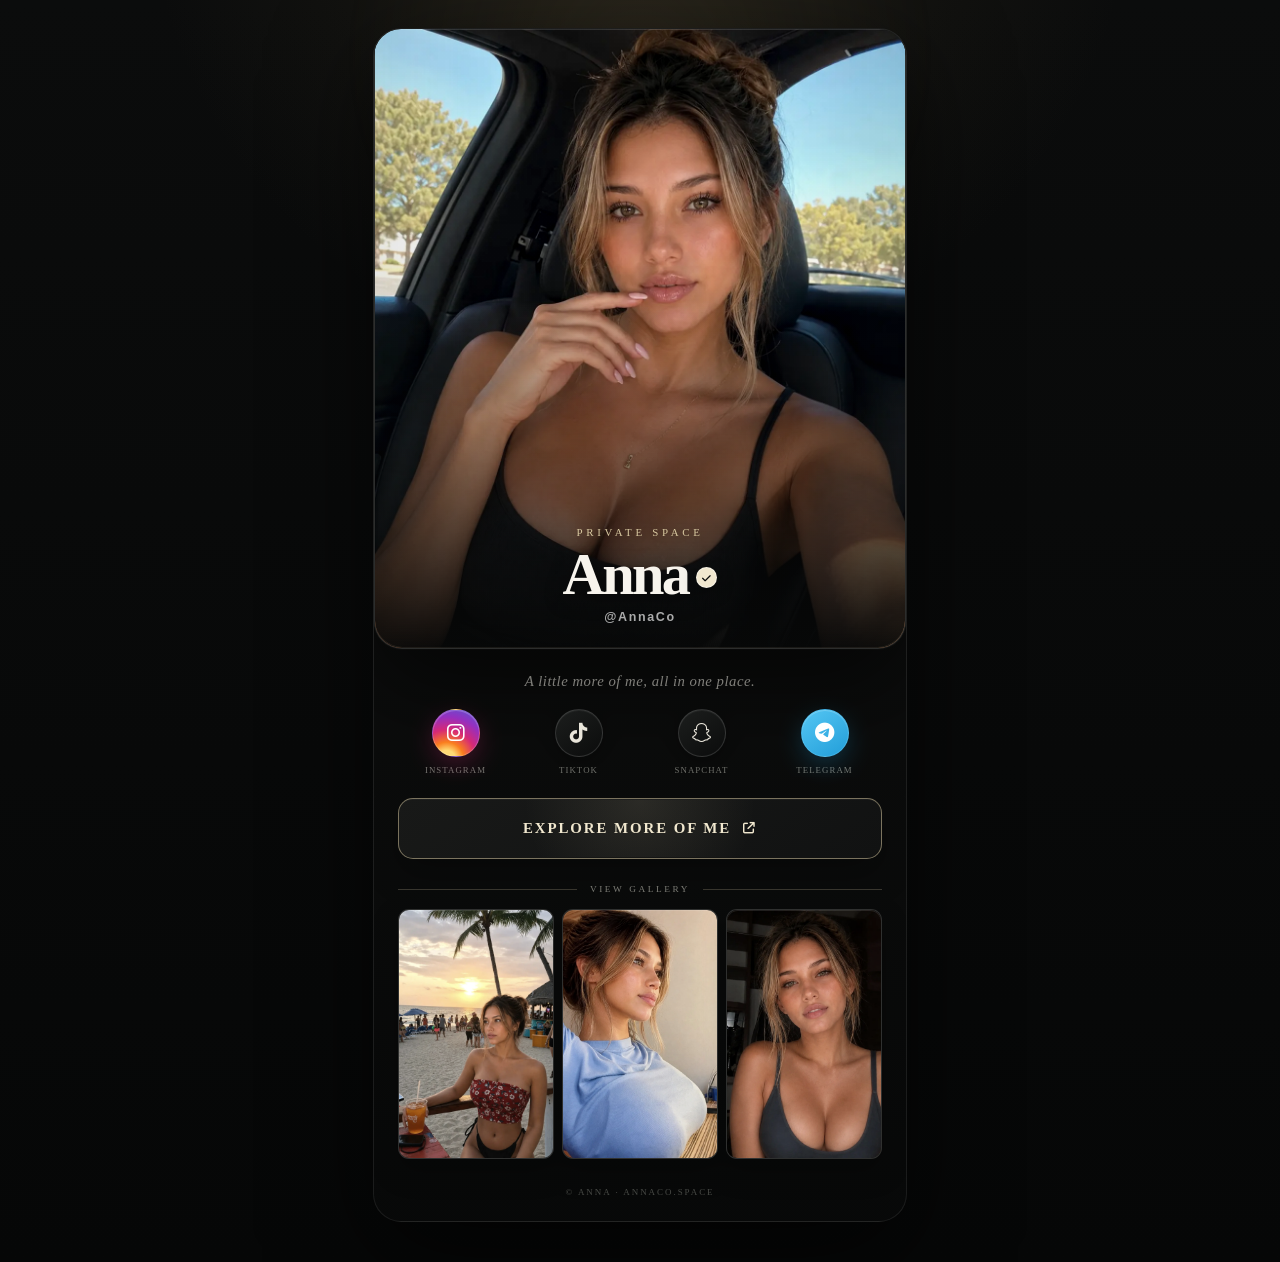
==== commit 7d9df5cf: "Update index.html" ====
--- a/index.html
+++ b/index.html
@@ -6,15 +6,18 @@
   <meta name="theme-color" content="#080909">
   <meta name="description" content="Anna Cooper — all my links in one place.">
   <title>Anna Cooper</title>
+  <script>document.documentElement.classList.add("js-enabled");</script>
   <link rel="preconnect" href="https://cdnjs.cloudflare.com">
+  <link rel="preload" as="image" href="assets/images/photo-1.webp">
   <link rel="stylesheet" href="https://cdnjs.cloudflare.com/ajax/libs/font-awesome/6.7.2/css/all.min.css">
-  <link rel="stylesheet" href="styles.css?v=4">
+  <link rel="stylesheet" href="styles.css?v=6">
+  <script src="script.js?v=1" defer></script>
 </head>
 <body>
   <main class="page-shell">
     <section class="profile-card" aria-labelledby="profile-name">
       <div class="hero-wrap">
-        <img class="hero" src="assets/images/photo-1.webp" alt="Anna Cooper sitting in a car" width="1086" height="1448">
+        <img class="hero" src="assets/images/photo-1.webp" alt="Anna Cooper sitting in a car" width="1086" height="1448" fetchpriority="high" decoding="async">
         <div class="hero-shade" aria-hidden="true"></div>
         <div class="identity">
           <p class="eyebrow">Private space</p>
@@ -28,9 +31,9 @@
         </div>
       </div>
 
-      <p class="bio">A little more of me, all in one place.</p>
+      <p class="bio" data-reveal>A little more of me, all in one place.</p>
 
-      <nav class="socials" aria-label="Social links">
+      <nav class="socials" aria-label="Social links" data-reveal>
         <a class="social instagram" href="https://www.instagram.com/annacooper.usa/" target="_blank" rel="noopener noreferrer" aria-label="Instagram">
           <i class="fa-brands fa-instagram" aria-hidden="true"></i>
           <span>Instagram</span>
@@ -49,24 +52,24 @@
         </a>
       </nav>
 
-      <a class="explore-button" href="exclusive.html" target="_blank" rel="noopener">
+      <a class="explore-button" href="exclusive.html" target="_blank" rel="noopener" data-reveal>
         <span>Explore more of me</span>
         <i class="fa-solid fa-arrow-up-right-from-square" aria-hidden="true"></i>
       </a>
 
-      <div class="gallery-heading" aria-hidden="true">
+      <div class="gallery-heading" aria-hidden="true" data-reveal>
         <span></span>
         <p>View gallery</p>
         <span></span>
       </div>
 
-      <div class="gallery" aria-label="Photo gallery">
+      <div class="gallery" aria-label="Photo gallery" data-reveal>
         <div class="gallery-item"><img src="assets/images/gallery-1.webp" alt="Anna at the beach" width="864" height="1536" loading="lazy"></div>
         <div class="gallery-item"><img src="assets/images/gallery-2.webp" alt="Portrait of Anna" width="1229" height="1536" loading="lazy"></div>
         <div class="gallery-item"><img src="assets/images/gallery-3.webp" alt="Close portrait of Anna" width="1536" height="1536" loading="lazy"></div>
       </div>
 
-      <footer class="site-footer">© Anna · annaco.space</footer>
+      <footer class="site-footer" data-reveal>© Anna · annaco.space</footer>
     </section>
   </main>
 </body>
--- a/styles.css
+++ b/styles.css
@@ -8,6 +8,7 @@
   --ink: #f7f4ed;
   --muted: #96968f;
   --shadow: 0 28px 90px rgba(0, 0, 0, .58);
+  --lux-ease: cubic-bezier(.22, 1, .36, 1);
 }
 
 * { box-sizing: border-box; }
@@ -17,6 +18,7 @@
 body {
   min-height: 100vh;
   margin: 0;
+  overflow-x: hidden;
   color: var(--ink);
   font-family: "Avenir Next", "Segoe UI", Helvetica, Arial, sans-serif;
   background:
@@ -26,13 +28,33 @@
 
 a { -webkit-tap-highlight-color: transparent; }
 
+body:not(.exclusive-page)::before {
+  content: "";
+  position: fixed;
+  z-index: 0;
+  top: -180px;
+  left: 50%;
+  width: min(720px, 120vw);
+  height: 470px;
+  pointer-events: none;
+  background: radial-gradient(circle, rgba(187, 158, 96, .11), transparent 68%);
+  filter: blur(12px);
+  transform: translateX(-50%);
+  animation: ambientGlow 10s ease-in-out infinite alternate;
+}
+
 .page-shell {
+  position: relative;
+  z-index: 1;
   width: min(100%, 570px);
   margin: 0 auto;
   padding: 0 14px max(28px, env(safe-area-inset-bottom));
 }
 
-.profile-card { text-align: center; }
+.profile-card {
+  position: relative;
+  text-align: center;
+}
 
 .hero-wrap {
   position: relative;
@@ -43,7 +65,22 @@
   border-top: 0;
   border-radius: 0 0 31px 31px;
   background: #181918;
-  box-shadow: var(--shadow);
+  box-shadow:
+    0 34px 100px rgba(0, 0, 0, .62),
+    0 0 0 1px rgba(216, 201, 161, .035);
+  animation: cardReveal .9s var(--lux-ease) both;
+}
+
+.hero-wrap::after {
+  content: "";
+  position: absolute;
+  z-index: 2;
+  inset: 0;
+  pointer-events: none;
+  border-radius: inherit;
+  box-shadow:
+    inset 0 1px rgba(255, 255, 255, .13),
+    inset 0 -1px rgba(216, 201, 161, .09);
 }
 
 .hero {
@@ -53,6 +90,7 @@
   object-fit: cover;
   object-position: 50% 46%;
   filter: saturate(.86) contrast(1.03);
+  animation: heroSettle 1.25s var(--lux-ease) both;
 }
 
 .hero-shade {
@@ -67,6 +105,7 @@
   position: absolute;
   inset: auto 20px 24px;
   z-index: 1;
+  animation: identityRise .85s .2s var(--lux-ease) both;
 }
 
 .eyebrow,
@@ -109,6 +148,7 @@
   border-radius: 50%;
   background: var(--champagne-bright);
   box-shadow: 0 5px 18px rgba(0, 0, 0, .3);
+  animation: verifiedPop .62s .68s var(--lux-ease) both;
 }
 
 .handle {
@@ -144,18 +184,53 @@
   color: #e9e5da;
   font-size: 20px;
   text-decoration: none;
-  transition: transform .2s ease, color .2s ease;
+  transition: transform .28s var(--lux-ease), color .25s ease;
 }
 
 .social i {
+  position: relative;
+  isolation: isolate;
   width: 48px;
   height: 48px;
   display: grid;
   place-items: center;
+  overflow: hidden;
+  line-height: 1;
   border: 1px solid rgba(255, 255, 255, .14);
   border-radius: 50%;
   background: linear-gradient(145deg, #1c1e1d, #0b0c0c);
   box-shadow: 0 9px 24px rgba(0, 0, 0, .3), inset 0 1px rgba(255, 255, 255, .05);
+  transition:
+    transform .32s var(--lux-ease),
+    border-color .25s ease,
+    box-shadow .32s var(--lux-ease);
+}
+
+.social i::before {
+  position: relative;
+  z-index: 2;
+  width: 1.05em;
+  height: 1.05em;
+  display: grid;
+  place-items: center;
+  line-height: 1;
+  text-align: center;
+  transform: translateY(.25px);
+}
+
+.social i::after {
+  content: "";
+  position: absolute;
+  z-index: 1;
+  top: -65%;
+  left: -95%;
+  width: 48%;
+  height: 230%;
+  pointer-events: none;
+  background: linear-gradient(90deg, transparent, rgba(255, 255, 255, .24), transparent);
+  opacity: 0;
+  transform: rotate(22deg);
+  transition: left .72s var(--lux-ease), opacity .2s ease;
 }
 
 .social span {
@@ -171,19 +246,57 @@
 
 .social:hover,
 .social:focus-visible { color: var(--champagne-bright); transform: translateY(-3px); }
-.instagram:hover i, .instagram:focus-visible i { border-color: rgba(226, 74, 141, .72); }
+
+.social:hover i,
+.social:focus-visible i {
+  transform: translateY(-1px) scale(1.045);
+}
+
+.social:hover i::after,
+.social:focus-visible i::after {
+  left: 145%;
+  opacity: .9;
+}
+
+.social:active i { transform: scale(.96); }
+
+.instagram i {
+  color: #fff;
+  font-size: 20px;
+  border-color: rgba(255, 255, 255, .18);
+  background:
+    radial-gradient(circle at 30% 107%, #feda75 0 15%, #fa7e1e 29%, #d62976 50%, #962fbf 72%, #4f5bd5 100%);
+  box-shadow: 0 9px 25px rgba(214, 41, 118, .25), inset 0 1px rgba(255, 255, 255, .22);
+}
+
+.instagram i::before {
+  width: 1em;
+  height: 1em;
+  transform: translate(.15px, .1px);
+}
+
+.telegram i {
+  color: #fff;
+  border-color: rgba(106, 204, 245, .35);
+  background: linear-gradient(145deg, #55c6f3, #229ed9);
+  box-shadow: 0 9px 25px rgba(34, 158, 217, .24), inset 0 1px rgba(255, 255, 255, .22);
+}
+.instagram:hover i, .instagram:focus-visible i { border-color: rgba(255, 255, 255, .5); }
 .tiktok:hover i, .tiktok:focus-visible i { border-color: rgba(37, 244, 238, .58); }
 .snapchat:hover i, .snapchat:focus-visible i { border-color: rgba(255, 237, 73, .68); }
-.telegram:hover i, .telegram:focus-visible i { border-color: rgba(85, 198, 243, .68); }
+.telegram:hover i, .telegram:focus-visible i { border-color: rgba(255, 255, 255, .5); }
 
 .explore-button,
 .exclusive-button {
+  position: relative;
+  isolation: isolate;
   display: flex;
   align-items: center;
   justify-content: center;
   gap: 12px;
   width: 100%;
   min-height: 61px;
+  overflow: hidden;
   color: var(--champagne-bright);
   font-family: Georgia, "Times New Roman", serif;
   font-size: .93rem;
@@ -195,7 +308,46 @@
   border-radius: 15px;
   background: linear-gradient(145deg, #181918, #111212);
   box-shadow: 0 15px 34px rgba(0, 0, 0, .28), inset 0 1px rgba(255, 255, 255, .04);
-  transition: transform .2s ease, border-color .2s ease, background .2s ease;
+  transition:
+    transform .3s var(--lux-ease),
+    border-color .25s ease,
+    background .25s ease,
+    box-shadow .3s var(--lux-ease);
+}
+
+.explore-button::before,
+.exclusive-button::before {
+  content: "";
+  position: absolute;
+  z-index: -1;
+  inset: 1px;
+  pointer-events: none;
+  border-radius: 13px;
+  background:
+    radial-gradient(circle at 50% 0%, rgba(240, 225, 186, .1), transparent 47%),
+    linear-gradient(145deg, #181918, #111212);
+}
+
+.explore-button::after,
+.exclusive-button::after {
+  content: "";
+  position: absolute;
+  z-index: 0;
+  top: -135%;
+  left: -38%;
+  width: 24%;
+  height: 370%;
+  pointer-events: none;
+  background: linear-gradient(90deg, transparent, rgba(255, 246, 218, .2), transparent);
+  opacity: 0;
+  transform: rotate(20deg);
+  transition: left .8s var(--lux-ease), opacity .2s ease;
+}
+
+.explore-button > *,
+.exclusive-button > * {
+  position: relative;
+  z-index: 1;
 }
 
 .explore-button:hover,
@@ -205,7 +357,22 @@
   transform: translateY(-2px);
   border-color: var(--champagne-bright);
   background: #1d1e1d;
-}
+  box-shadow:
+    0 19px 42px rgba(0, 0, 0, .36),
+    0 0 22px rgba(216, 201, 161, .07),
+    inset 0 1px rgba(255, 255, 255, .07);
+}
+
+.explore-button:hover::after,
+.explore-button:focus-visible::after,
+.exclusive-button:hover::after,
+.exclusive-button:focus-visible::after {
+  left: 124%;
+  opacity: 1;
+}
+
+.explore-button:active,
+.exclusive-button:active { transform: scale(.985); }
 
 .explore-button i { font-size: .72rem; }
 
@@ -234,12 +401,26 @@
 }
 
 .gallery-item {
+  position: relative;
   height: clamp(190px, 47vw, 255px);
   overflow: hidden;
   border: 1px solid rgba(255, 255, 255, .1);
   border-radius: 11px;
   background: var(--panel-soft);
   box-shadow: 0 12px 28px rgba(0, 0, 0, .26);
+  transition:
+    transform .38s var(--lux-ease),
+    border-color .3s ease,
+    box-shadow .38s var(--lux-ease);
+}
+
+.gallery-item::after {
+  content: "";
+  position: absolute;
+  inset: 0;
+  pointer-events: none;
+  border-radius: inherit;
+  box-shadow: inset 0 1px rgba(255, 255, 255, .11);
 }
 
 .gallery img {
@@ -251,10 +432,17 @@
   transition: transform .35s ease, filter .35s ease;
 }
 
-.gallery-item:hover img { transform: scale(1.035); filter: saturate(.95); }
+.gallery-item:hover {
+  z-index: 1;
+  border-color: rgba(216, 201, 161, .32);
+  transform: translateY(-4px);
+  box-shadow: 0 20px 38px rgba(0, 0, 0, .38);
+}
+
+.gallery-item:hover img { transform: scale(1.045); filter: saturate(.95); }
 .gallery-item:nth-child(1) img { object-position: 58% 48%; }
 .gallery-item:nth-child(2) img { object-position: 54% 36%; }
-.gallery-item:nth-child(3) img { object-position: 50% 50%; }
+.gallery-item:nth-child(3) img { object-position: 54% 50%; }
 
 .site-footer {
   padding: 28px 0 4px;
@@ -266,12 +454,35 @@
 }
 
 .exclusive-page {
-  background:
-    linear-gradient(rgba(6, 7, 7, .64), rgba(6, 7, 7, .82)),
-    url("assets/images/exclusive-new.webp") center 42% / cover fixed;
+  position: relative;
+  overflow-x: hidden;
+  background: #080909;
+}
+
+.exclusive-page::before,
+.exclusive-page::after {
+  content: "";
+  position: fixed;
+  pointer-events: none;
+}
+
+.exclusive-page::before {
+  z-index: 0;
+  inset: -28px;
+  background: url("assets/images/exclusive-new.webp") center 42% / cover no-repeat;
+  filter: blur(18px) saturate(.72);
+  transform: scale(1.06);
+}
+
+.exclusive-page::after {
+  z-index: 0;
+  inset: 0;
+  background: linear-gradient(rgba(8, 9, 9, .56), rgba(8, 9, 9, .78));
 }
 
 .exclusive-shell {
+  position: relative;
+  z-index: 1;
   width: min(100%, 570px);
   min-height: 100vh;
   display: grid;
@@ -286,6 +497,7 @@
   min-height: 100vh;
   overflow: hidden;
   background: #101111;
+  animation: exclusiveReveal .85s var(--lux-ease) both;
 }
 
 .exclusive-photo {
@@ -296,6 +508,7 @@
   object-fit: cover;
   object-position: 50% 42%;
   filter: saturate(.75) contrast(1.04);
+  animation: exclusivePhotoSettle 1.35s var(--lux-ease) both;
 }
 
 .exclusive-overlay {
@@ -334,6 +547,73 @@
 }
 .back-link:hover, .back-link:focus-visible { color: var(--champagne); }
 
+.js-enabled [data-reveal] {
+  opacity: 0;
+  transform: translateY(16px);
+  transition:
+    opacity .72s var(--lux-ease),
+    transform .72s var(--lux-ease);
+}
+
+.js-enabled [data-reveal].is-visible {
+  opacity: 1;
+  transform: none;
+}
+
+.js-enabled .socials.is-visible .social,
+.js-enabled .gallery.is-visible .gallery-item {
+  animation: itemRise .58s var(--lux-ease) backwards;
+}
+
+.js-enabled .socials.is-visible .social:nth-child(2),
+.js-enabled .gallery.is-visible .gallery-item:nth-child(2) { animation-delay: .07s; }
+
+.js-enabled .socials.is-visible .social:nth-child(3),
+.js-enabled .gallery.is-visible .gallery-item:nth-child(3) { animation-delay: .14s; }
+
+.js-enabled .socials.is-visible .social:nth-child(4) { animation-delay: .21s; }
+
+@keyframes ambientGlow {
+  from { opacity: .68; transform: translateX(-52%) scale(.96); }
+  to { opacity: 1; transform: translateX(-48%) scale(1.06); }
+}
+
+@keyframes cardReveal {
+  from { opacity: 0; transform: translateY(12px); }
+  to { opacity: 1; transform: none; }
+}
+
+@keyframes heroSettle {
+  from { opacity: .72; transform: scale(1.045); }
+  to { opacity: 1; transform: scale(1); }
+}
+
+@keyframes identityRise {
+  from { opacity: 0; transform: translateY(13px); }
+  to { opacity: 1; transform: none; }
+}
+
+@keyframes verifiedPop {
+  0% { opacity: 0; transform: scale(.72); }
+  70% { opacity: 1; transform: scale(1.08); }
+  100% { opacity: 1; transform: scale(1); }
+}
+
+@keyframes itemRise {
+  from { opacity: 0; transform: translateY(12px); }
+  to { opacity: 1; transform: none; }
+}
+
+@keyframes exclusiveReveal {
+  from { opacity: 0; transform: translateY(14px) scale(.99); }
+  to { opacity: 1; transform: none; }
+}
+
+@keyframes exclusivePhotoSettle {
+  from { opacity: .74; transform: scale(1.035); }
+  to { opacity: 1; transform: scale(1); }
+}
+
 @media (min-width: 620px) {
   .page-shell { padding: 28px 18px 40px; }
   .profile-card {
@@ -341,8 +621,12 @@
     overflow: hidden;
     border: 1px solid rgba(255, 255, 255, .08);
     border-radius: 28px;
-    background: rgba(12, 13, 13, .86);
-    box-shadow: var(--shadow);
+    background:
+      linear-gradient(180deg, rgba(18, 19, 18, .9), rgba(8, 9, 9, .94));
+    box-shadow:
+      0 32px 100px rgba(0, 0, 0, .62),
+      inset 0 1px rgba(255, 255, 255, .045);
+    backdrop-filter: blur(18px);
   }
   .hero-wrap { width: calc(100% + 48px); height: 620px; margin-left: -24px; border-radius: 0 0 28px 28px; }
   .gallery-item { height: 250px; }
@@ -360,5 +644,18 @@
 }
 
 @media (prefers-reduced-motion: reduce) {
-  * { scroll-behavior: auto !important; transition: none !important; }
-}
+  *,
+  *::before,
+  *::after {
+    scroll-behavior: auto !important;
+    animation: none !important;
+    transition: none !important;
+  }
+
+  .js-enabled [data-reveal],
+  .js-enabled [data-reveal] .social,
+  .js-enabled [data-reveal] .gallery-item {
+    opacity: 1 !important;
+    transform: none !important;
+  }
+}
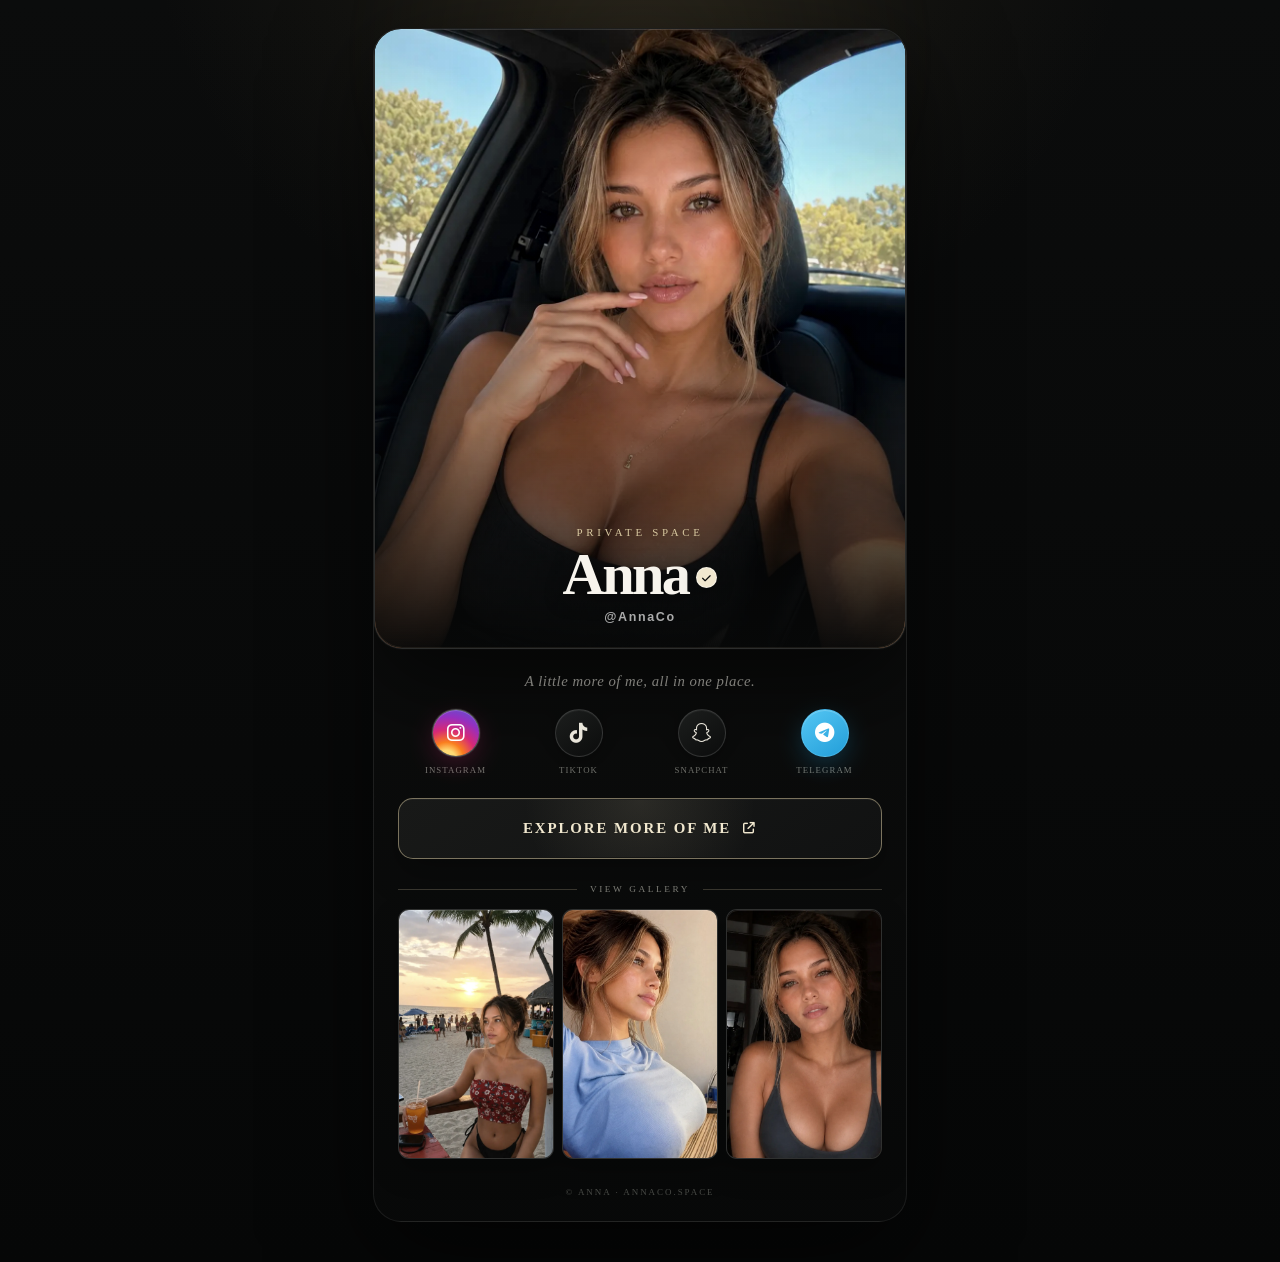
==== commit 2afa02d6: "Update index.html" ====
--- a/index.html
+++ b/index.html
@@ -10,7 +10,7 @@
   <link rel="preconnect" href="https://cdnjs.cloudflare.com">
   <link rel="preload" as="image" href="assets/images/photo-1.webp">
   <link rel="stylesheet" href="https://cdnjs.cloudflare.com/ajax/libs/font-awesome/6.7.2/css/all.min.css">
-  <link rel="stylesheet" href="styles.css?v=6">
+  <link rel="stylesheet" href="styles.css?v=7">
   <script src="script.js?v=1" defer></script>
 </head>
 <body>
--- a/styles.css
+++ b/styles.css
@@ -263,10 +263,14 @@
 .instagram i {
   color: #fff;
   font-size: 20px;
-  border-color: rgba(255, 255, 255, .18);
+  border-color: rgba(255, 255, 255, .3);
   background:
     radial-gradient(circle at 30% 107%, #feda75 0 15%, #fa7e1e 29%, #d62976 50%, #962fbf 72%, #4f5bd5 100%);
-  box-shadow: 0 9px 25px rgba(214, 41, 118, .25), inset 0 1px rgba(255, 255, 255, .22);
+  background-clip: padding-box;
+  box-shadow:
+    0 9px 25px rgba(214, 41, 118, .22),
+    0 0 0 1px rgba(255, 255, 255, .055),
+    inset 0 1px rgba(255, 255, 255, .18);
 }
 
 .instagram i::before {
